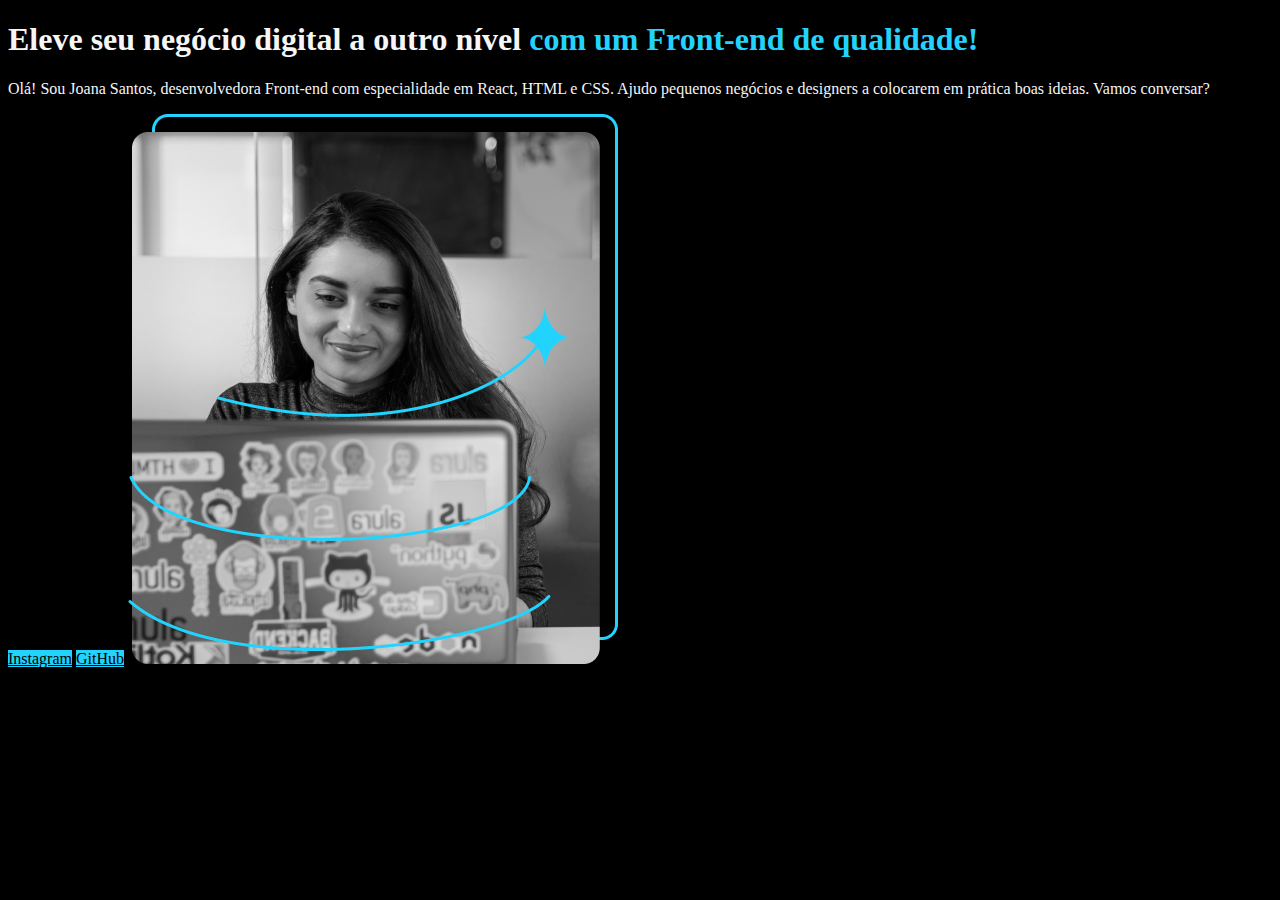
==== index.html @ 36260e4c "first commit" ====
<!DOCTYPE html>
<html lang="pt-br">
<head>
    <meta charset="UTF-8">
    <meta name="viewport" content="width=device-width, initial-scale=1.0">
    <link rel="stylesheet" href="css/style.css">
    <title>Portfólio</title>
</head>
<body>
    <!--Digitar html ou ! faz com que seja gerado a estrutura base de um código HTML-->
    <header></header>
    <main>
        <h1>Eleve seu negócio digital a outro nível <strong>com um Front-end de qualidade!</strong></h1>
        <p>Olá! Sou Joana Santos, desenvolvedora Front-end com especialidade em React, HTML e CSS. Ajudo pequenos negócios e designers a colocarem em prática boas ideias. Vamos conversar?</p>
        <a href="https://www.instagram.com/marquestt_/">Instagram</a>
        <a href="https://github.com/Marquestt">GitHub</a>
        <img src="imagens/imagem.png" alt="Foto da Joana Santos programando">
    </main>
    <footer></footer>
</body>
</html>
---- css/style.css ----
body {
    background-color: #000;
    color: #F6F6F6;
}
strong {
    color: #22D4FD;
}
a {
    background-color: #22D4FD;
    color: #000;
}
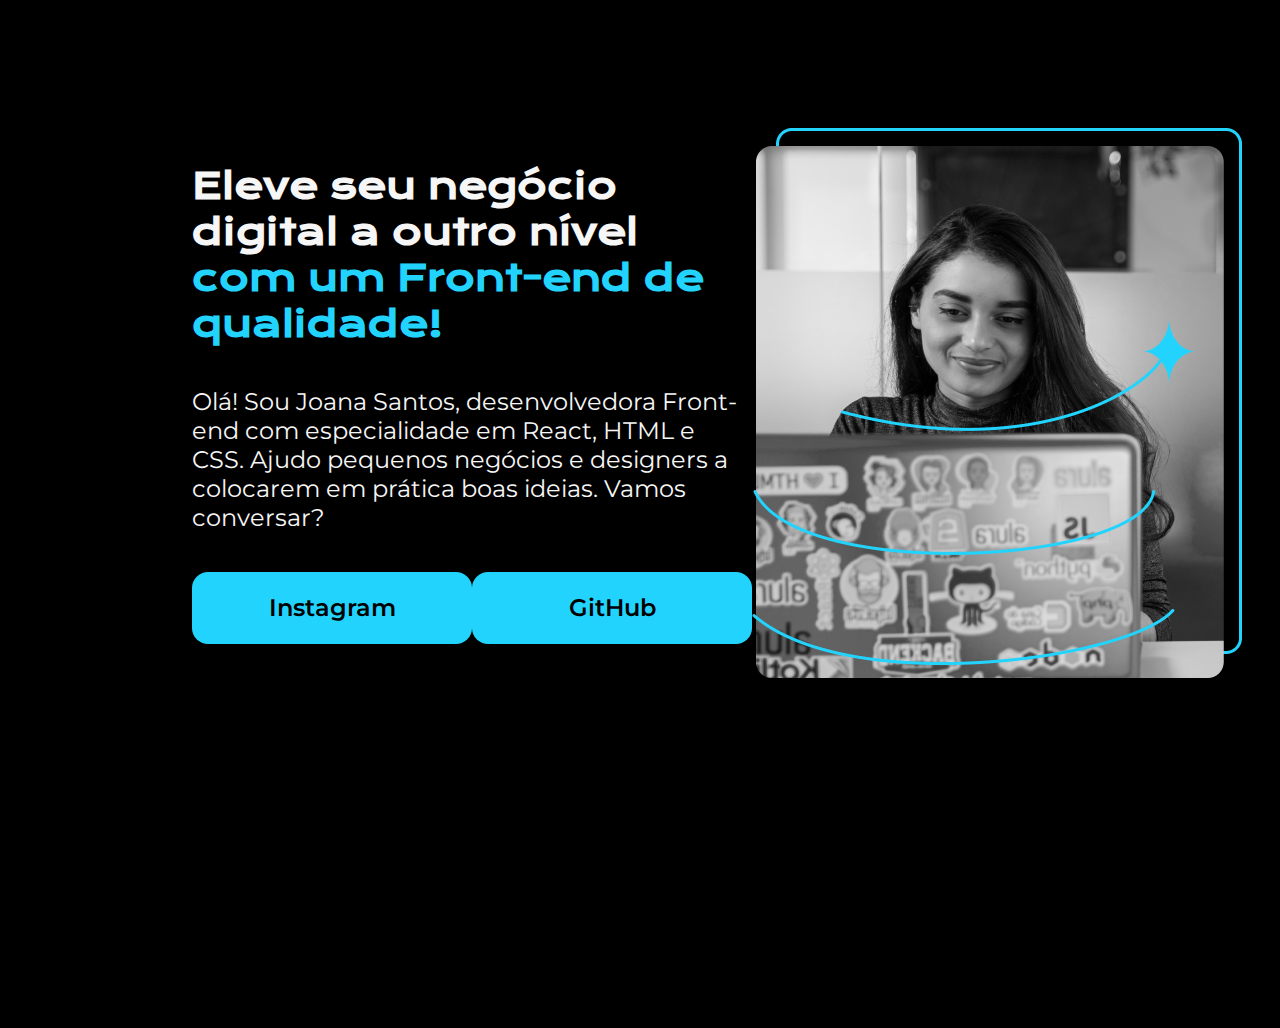
==== commit f88af477: "Elementos css e html atualizados" ====
--- a/index.html
+++ b/index.html
@@ -4,16 +4,23 @@
     <meta charset="UTF-8">
     <meta name="viewport" content="width=device-width, initial-scale=1.0">
     <link rel="stylesheet" href="css/style.css">
+    <link rel="preconnect" href="https://fonts.googleapis.com">
+    <link rel="preconnect" href="https://fonts.gstatic.com" crossorigin>
+    <link href="https://fonts.googleapis.com/css2?family=Krona+One&family=Montserrat:ital,wght@0,100..900;1,100..900&display=swap" rel="stylesheet">
     <title>Portfólio</title>
 </head>
 <body>
     <!--Digitar html ou ! faz com que seja gerado a estrutura base de um código HTML-->
     <header></header>
-    <main>
-        <h1>Eleve seu negócio digital a outro nível <strong>com um Front-end de qualidade!</strong></h1>
-        <p>Olá! Sou Joana Santos, desenvolvedora Front-end com especialidade em React, HTML e CSS. Ajudo pequenos negócios e designers a colocarem em prática boas ideias. Vamos conversar?</p>
-        <a href="https://www.instagram.com/marquestt_/">Instagram</a>
-        <a href="https://github.com/Marquestt">GitHub</a>
+    <main class="apresentacao">
+        <section class="apresentacao__conteudo"> <!--Para criar uma seção de código separada do resto-->
+            <h1 class="apresentacao__conteudo__titulo">Eleve seu negócio digital a outro nível <strong class="tituloDestaque">com um Front-end de qualidade!</strong></h1>
+            <p class="apresentacao__conteudo__texto">Olá! Sou Joana Santos, desenvolvedora Front-end com especialidade em React, HTML e CSS. Ajudo pequenos negócios e designers a colocarem em prática boas ideias. Vamos conversar?</p>
+            <div class="apresentacao__links">
+                <a href="https://www.instagram.com/marquestt_/" class="apresentacao__links__link">Instagram</a>
+                <a href="https://github.com/Marquestt" class="apresentacao__links__link">GitHub</a>
+            </div>
+        </section>
         <img src="imagens/imagem.png" alt="Foto da Joana Santos programando">
     </main>
     <footer></footer>
--- a/css/style.css
+++ b/css/style.css
@@ -1,11 +1,54 @@
+* {
+    margin: 0;
+    padding: 0;
+}
 body {
+    height: 100vh; /* vh: viewport height = altura da tela do navegador */
+    box-sizing: border-box; /* Para que o conteúdo filho não saia de dentro do conteúdo pai mesmo quando editado */
     background-color: #000;
     color: #F6F6F6;
 }
-strong {
+.apresentacao {
+    margin: 10% 15%;
+    display: flex;
+    align-items: center;
+    justify-content: space-between;
+}
+.apresentacao__conteudo {
+    width: 615px;
+    display: flex;
+    flex-direction: column;
+    gap: 40px;
+}
+.tituloDestaque {
     color: #22D4FD;
 }
-a {
+.apresentacao__links__link {
     background-color: #22D4FD;
+    width: 280px;
+    text-align: center;
+    border-radius: 16px;
+    font-size: 24px;
+    padding: 21.5px 0;
     color: #000;
-}+    text-decoration: none;
+    font-weight: 600;
+}
+.apresentacao__links__link:hover {
+    background-color: #000;
+    color: #22D4FD;
+}
+.apresentacao__conteudo__titulo {
+    font-size: 36px;
+    font-family: 'Krona One', sans-serif;
+}
+.apresentacao__links {
+    display: flex;
+    justify-content: space-between;
+}
+.apresentacao__conteudo__texto {
+    font-size: 24px;
+}
+.apresentacao__links__link, .apresentacao__conteudo__texto {
+    font-family: 'Montserrat', sans-serif;
+}
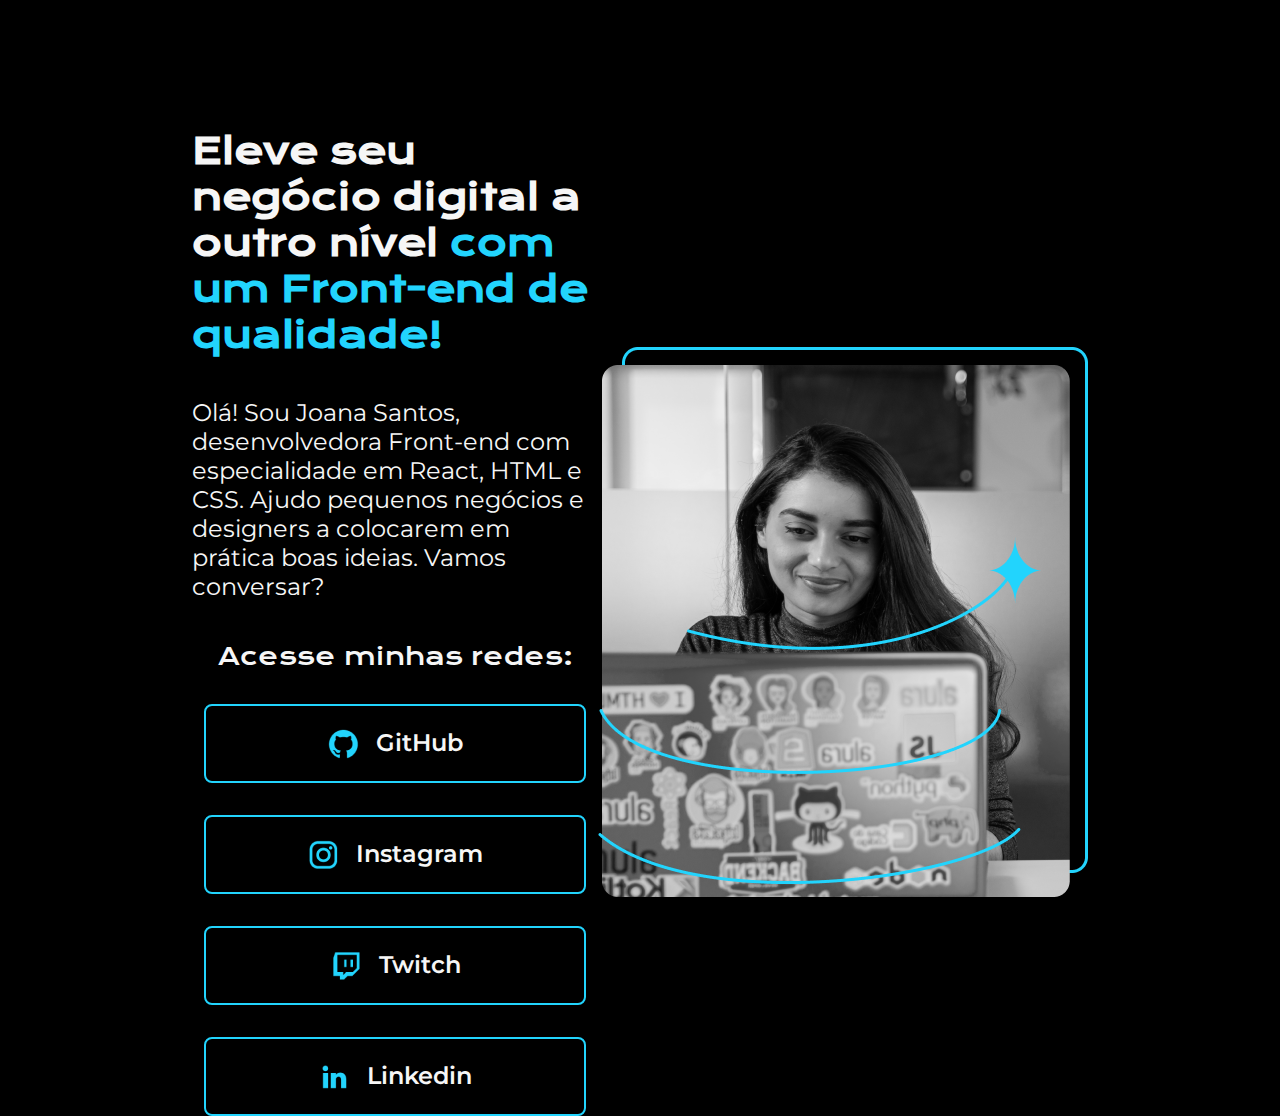
==== commit a955a52f: "Icones adicionados aos links e novos links adicionados" ====
--- a/index.html
+++ b/index.html
@@ -17,8 +17,11 @@
             <h1 class="apresentacao__conteudo__titulo">Eleve seu negócio digital a outro nível <strong class="tituloDestaque">com um Front-end de qualidade!</strong></h1>
             <p class="apresentacao__conteudo__texto">Olá! Sou Joana Santos, desenvolvedora Front-end com especialidade em React, HTML e CSS. Ajudo pequenos negócios e designers a colocarem em prática boas ideias. Vamos conversar?</p>
             <div class="apresentacao__links">
-                <a href="https://www.instagram.com/marquestt_/" class="apresentacao__links__link">Instagram</a>
-                <a href="https://github.com/Marquestt" class="apresentacao__links__link">GitHub</a>
+                <h2 class="apresentacao__links__subtitulo">Acesse minhas redes:</h2>
+                <a href="https://github.com/Marquestt" class="apresentacao__links__link"><img src="imagens/github.png">GitHub</a>
+                <a href="https://www.instagram.com/marquestt_/" class="apresentacao__links__link"><img src="imagens/instagram.png">Instagram</a>
+                <a href="https://www.twitch.tv/firewolf07_" class="apresentacao__links__link"><img src="imagens/twitch.png">Twitch</a>
+                <a href="https://www.linkedin.com/in/thatyane-m-483aa0b1/" class="apresentacao__links__link"><img src="imagens/linkedin.png">Linkedin</a>
             </div>
         </section>
         <img src="imagens/imagem.png" alt="Foto da Joana Santos programando">
--- a/css/style.css
+++ b/css/style.css
@@ -24,19 +24,21 @@
     color: #22D4FD;
 }
 .apresentacao__links__link {
-    background-color: #22D4FD;
-    width: 280px;
+    display: flex;
+    justify-content: center;
+    gap: 16px;
+    width: 378px;
     text-align: center;
-    border-radius: 16px;
+    border-radius: 8px;
     font-size: 24px;
     padding: 21.5px 0;
-    color: #000;
+    color: #F6F6F6;
+    border: 2px solid #22D4FD;
     text-decoration: none;
     font-weight: 600;
 }
 .apresentacao__links__link:hover {
-    background-color: #000;
-    color: #22D4FD;
+    background-color: #272727;
 }
 .apresentacao__conteudo__titulo {
     font-size: 36px;
@@ -44,11 +46,20 @@
 }
 .apresentacao__links {
     display: flex;
+    flex-direction: column;
     justify-content: space-between;
+    align-items: center;
+    gap: 32px;
 }
 .apresentacao__conteudo__texto {
     font-size: 24px;
 }
+.apresentacao__links__subtitulo {
+    font-family: 'Krona One', sans-serif;
+    font-weight: 400;
+    font-size: 24px;
+
+}
 .apresentacao__links__link, .apresentacao__conteudo__texto {
     font-family: 'Montserrat', sans-serif;
 }
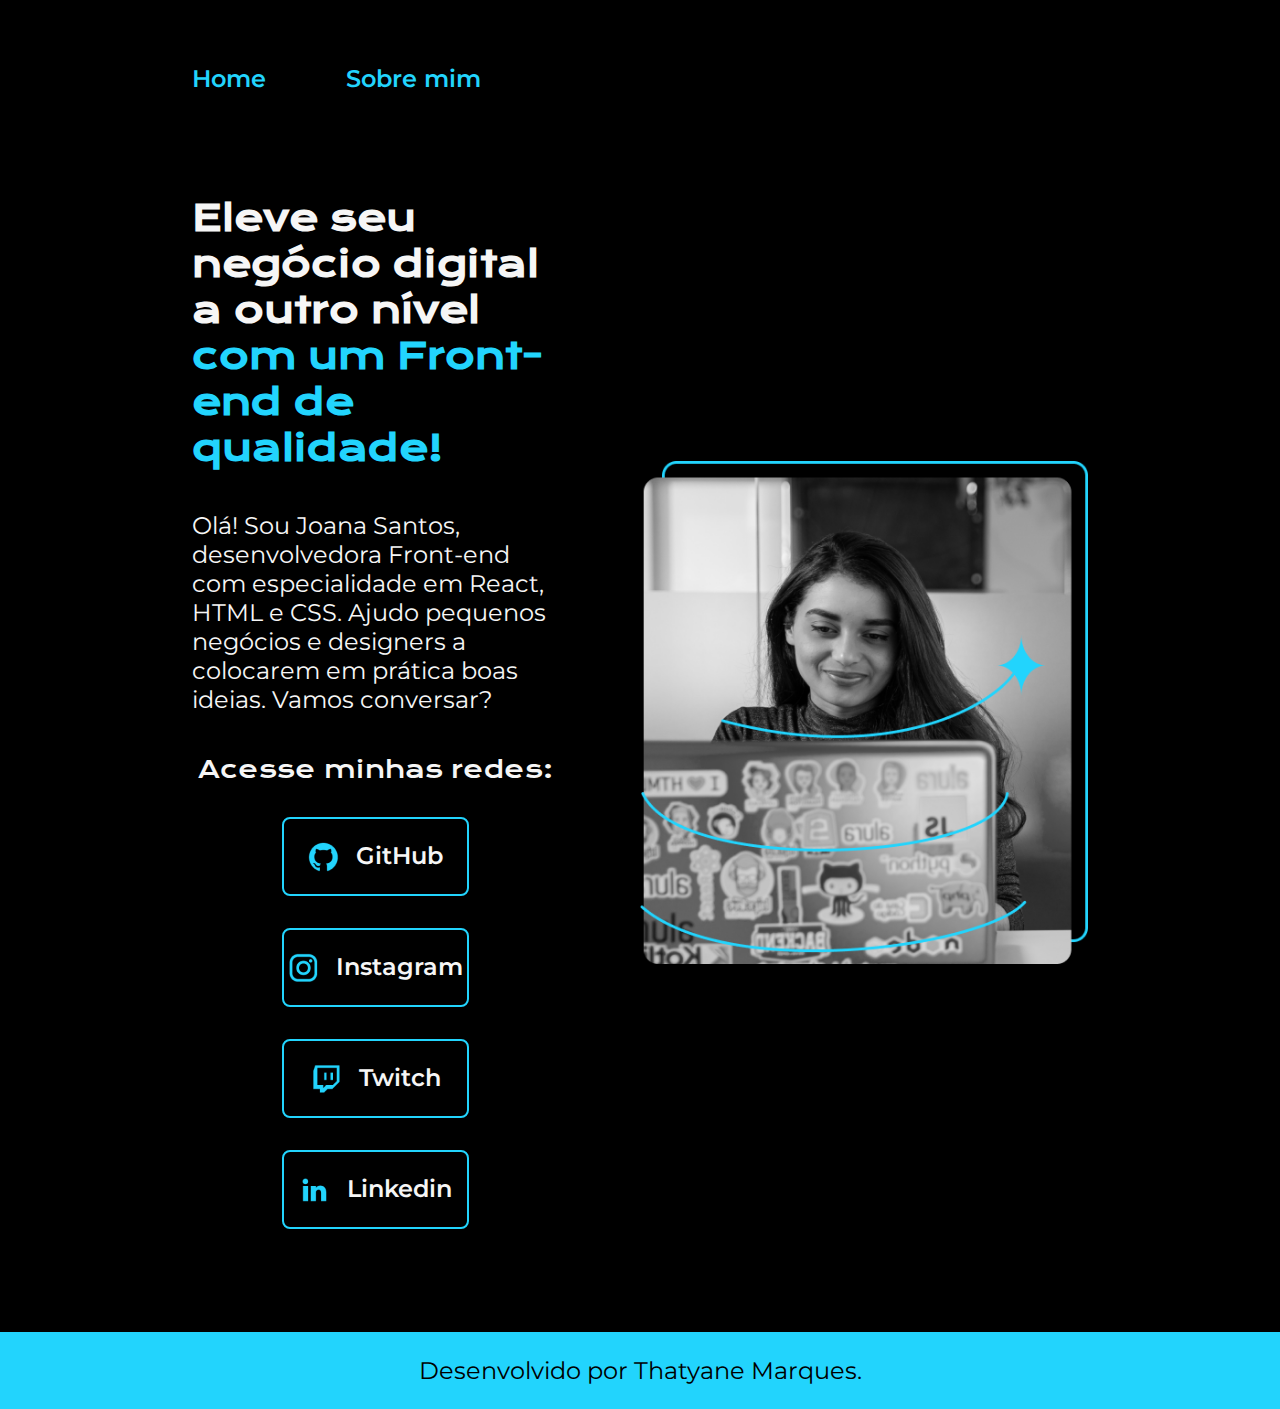
==== commit dee7c90b: "Adicionado responsividade ao projeto" ====
--- a/index.html
+++ b/index.html
@@ -11,21 +11,28 @@
 </head>
 <body>
     <!--Digitar html ou ! faz com que seja gerado a estrutura base de um código HTML-->
-    <header></header>
+    <header class="cabecalho">
+        <nav class="cabecalho__menu">
+            <a href="index.html" class="cabecalho__menu__link">Home</a>
+            <a href="about.html" class="cabecalho__menu__link">Sobre mim</a>
+        </nav>
+    </header>
     <main class="apresentacao">
         <section class="apresentacao__conteudo"> <!--Para criar uma seção de código separada do resto-->
             <h1 class="apresentacao__conteudo__titulo">Eleve seu negócio digital a outro nível <strong class="tituloDestaque">com um Front-end de qualidade!</strong></h1>
             <p class="apresentacao__conteudo__texto">Olá! Sou Joana Santos, desenvolvedora Front-end com especialidade em React, HTML e CSS. Ajudo pequenos negócios e designers a colocarem em prática boas ideias. Vamos conversar?</p>
             <div class="apresentacao__links">
                 <h2 class="apresentacao__links__subtitulo">Acesse minhas redes:</h2>
-                <a href="https://github.com/Marquestt" class="apresentacao__links__link"><img src="imagens/github.png">GitHub</a>
-                <a href="https://www.instagram.com/marquestt_/" class="apresentacao__links__link"><img src="imagens/instagram.png">Instagram</a>
-                <a href="https://www.twitch.tv/firewolf07_" class="apresentacao__links__link"><img src="imagens/twitch.png">Twitch</a>
-                <a href="https://www.linkedin.com/in/thatyane-m-483aa0b1/" class="apresentacao__links__link"><img src="imagens/linkedin.png">Linkedin</a>
+                <a href="https://github.com/Marquestt" class="apresentacao__links__navegacao"><img src="imagens/github.png">GitHub</a>
+                <a href="https://www.instagram.com/marquestt_/" class="apresentacao__links__navegacao"><img src="imagens/instagram.png">Instagram</a>
+                <a href="https://www.twitch.tv/firewolf07_" class="apresentacao__links__navegacao"><img src="imagens/twitch.png">Twitch</a>
+                <a href="https://www.linkedin.com/in/thatyane-m-483aa0b1/" class="apresentacao__links__navegacao"><img src="imagens/linkedin.png">Linkedin</a>
             </div>
         </section>
-        <img src="imagens/imagem.png" alt="Foto da Joana Santos programando">
+        <img class="apresentacao__imagem" src="imagens/imagem.png" alt="Foto da Joana Santos programando">
     </main>
-    <footer></footer>
+    <footer class="rodape">
+        <p>Desenvolvido por Thatyane Marques.</p>
+    </footer>
 </body>
 </html>--- a/css/style.css
+++ b/css/style.css
@@ -1,47 +1,65 @@
+:root { /* Criando variáveis para as cores dentro do CSS(podia-se criar variáveis para as fontes também) */
+    --cor-primaria: #000;
+    --cor-secundaria: #F6F6F6;
+    --cor-terciaria: #22D4FD;
+    --cor-hover: #272727;
+}
 * {
     margin: 0;
     padding: 0;
 }
 body {
-    height: 100vh; /* vh: viewport height = altura da tela do navegador */
+    /*height: 100vh; vh: viewport height = altura da tela do navegador */
     box-sizing: border-box; /* Para que o conteúdo filho não saia de dentro do conteúdo pai mesmo quando editado */
-    background-color: #000;
-    color: #F6F6F6;
+    background-color: var(--cor-primaria); /* Aplicando as variáveis para as cores dentro do CSS */
+    color: var(--cor-secundaria);
+}
+.cabecalho {
+    padding: 5% 0 0 15%;
+}
+.cabecalho__menu {
+    display: flex;
+    gap: 80px;
+}
+.cabecalho__menu__link {
+    font-weight: 600;
+    color: var(--cor-terciaria);
+    text-decoration: none;
 }
 .apresentacao {
-    margin: 10% 15%;
+    padding: 8% 15%;
     display: flex;
     align-items: center;
     justify-content: space-between;
+    gap: 82px;
 }
 .apresentacao__conteudo {
-    width: 615px;
+    width: 50%;
     display: flex;
     flex-direction: column;
     gap: 40px;
 }
 .tituloDestaque {
-    color: #22D4FD;
+    color: var(--cor-terciaria);
 }
-.apresentacao__links__link {
+.apresentacao__links__navegacao {
     display: flex;
     justify-content: center;
     gap: 16px;
-    width: 378px;
+    width: 50%;
     text-align: center;
     border-radius: 8px;
-    font-size: 24px;
     padding: 21.5px 0;
-    color: #F6F6F6;
-    border: 2px solid #22D4FD;
+    color: var(--cor-secundaria);
+    border: 2px solid var(--cor-terciaria);
     text-decoration: none;
     font-weight: 600;
 }
-.apresentacao__links__link:hover {
-    background-color: #272727;
+.apresentacao__links__navegacao:hover {
+    background-color: var(--cor-hover);
 }
 .apresentacao__conteudo__titulo {
-    font-size: 36px;
+    font-size: 2.25rem;
     font-family: 'Krona One', sans-serif;
 }
 .apresentacao__links {
@@ -51,15 +69,39 @@
     align-items: center;
     gap: 32px;
 }
-.apresentacao__conteudo__texto {
-    font-size: 24px;
-}
 .apresentacao__links__subtitulo {
     font-family: 'Krona One', sans-serif;
     font-weight: 400;
-    font-size: 24px;
+    font-size: 1.5rem;
 
 }
-.apresentacao__links__link, .apresentacao__conteudo__texto {
+.apresentacao__links__navegacao, .apresentacao__conteudo__texto, .rodape, .cabecalho__menu__link {
     font-family: 'Montserrat', sans-serif;
+    font-size: 1.5rem;
 }
+.apresentacao__imagem {
+    width: 50%;
+}
+.rodape {
+    padding: 24px;
+    font-weight: 400;
+    text-align: center;
+    background-color: var(--cor-terciaria);
+    color: var(--cor-primaria);
+}
+
+@media (max-width: 1200px) {
+    .cabecalho {
+        padding: 10%;
+    }
+    .cabecalho__menu {
+        justify-content: center ;
+    }
+    .apresentacao {
+        flex-direction: column-reverse;
+        padding: 5%;
+    }
+    .apresentacao__conteudo {
+        width: auto;
+    }
+}